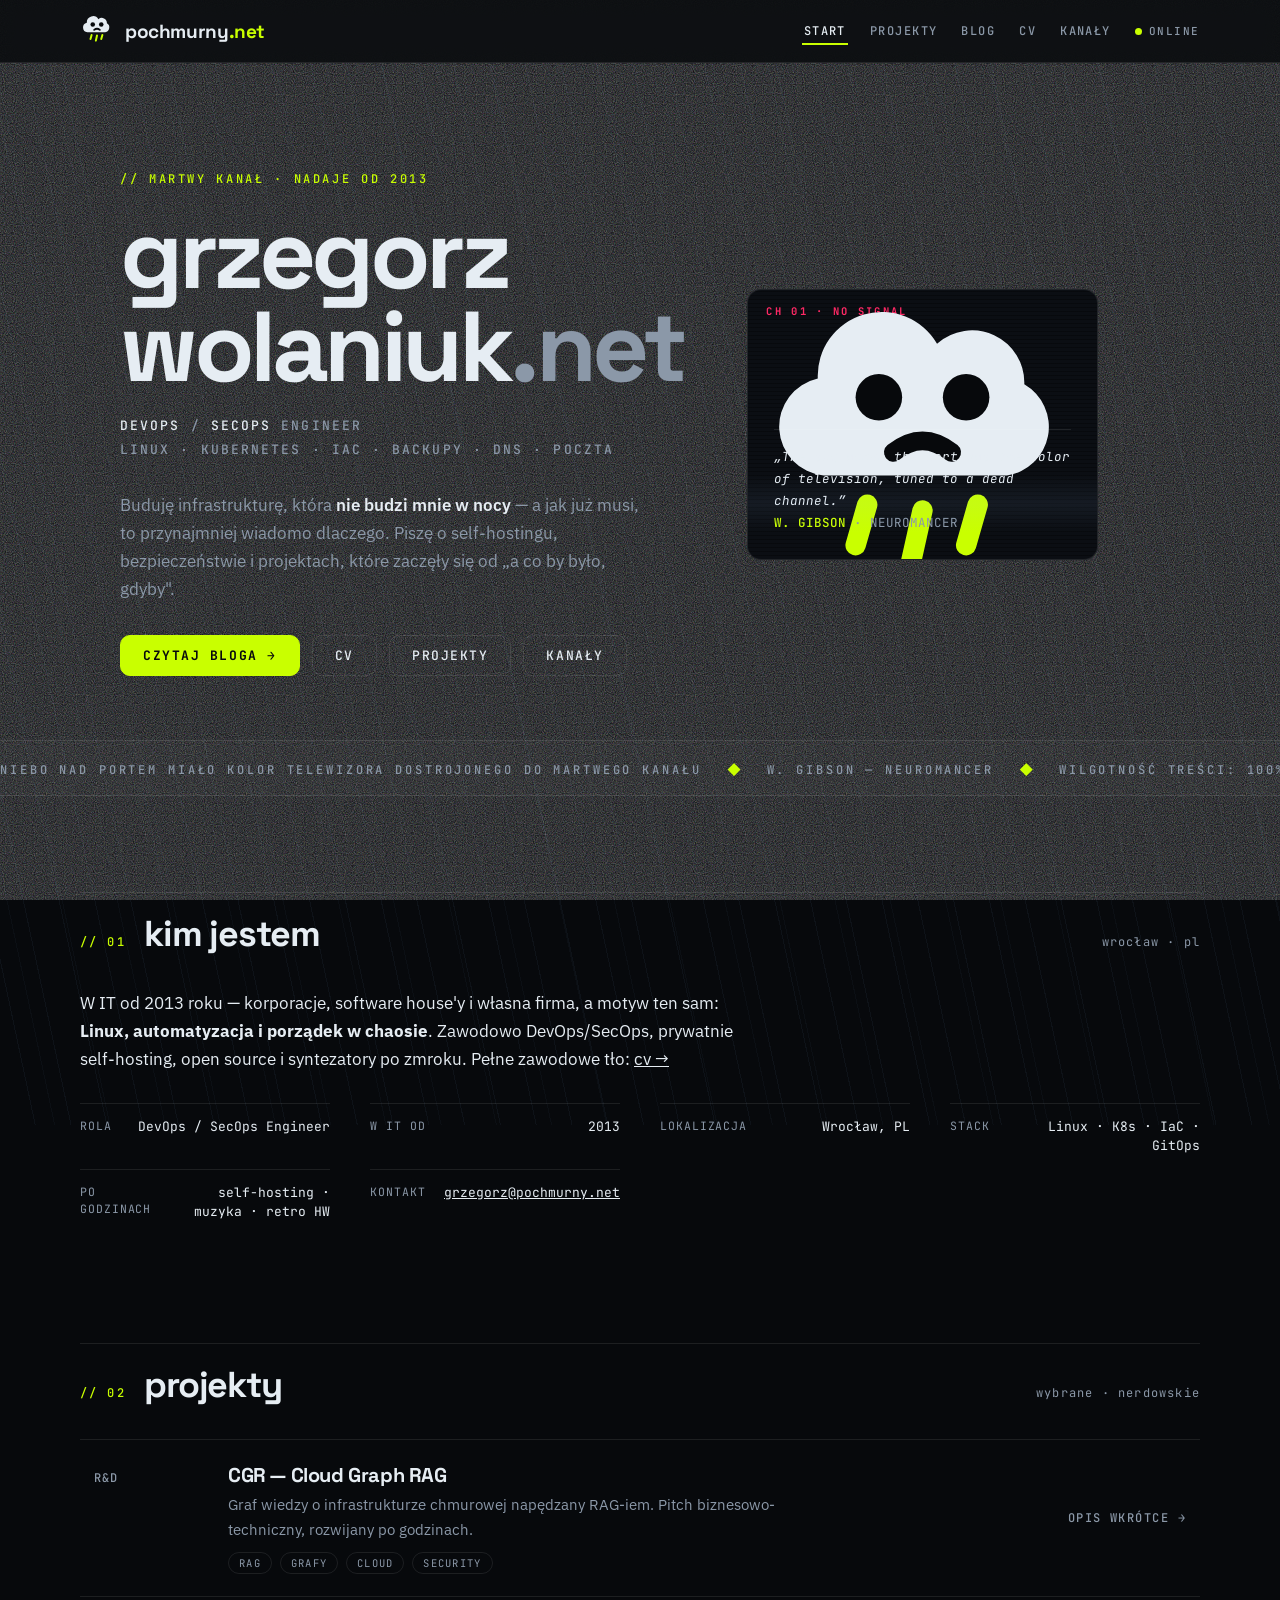
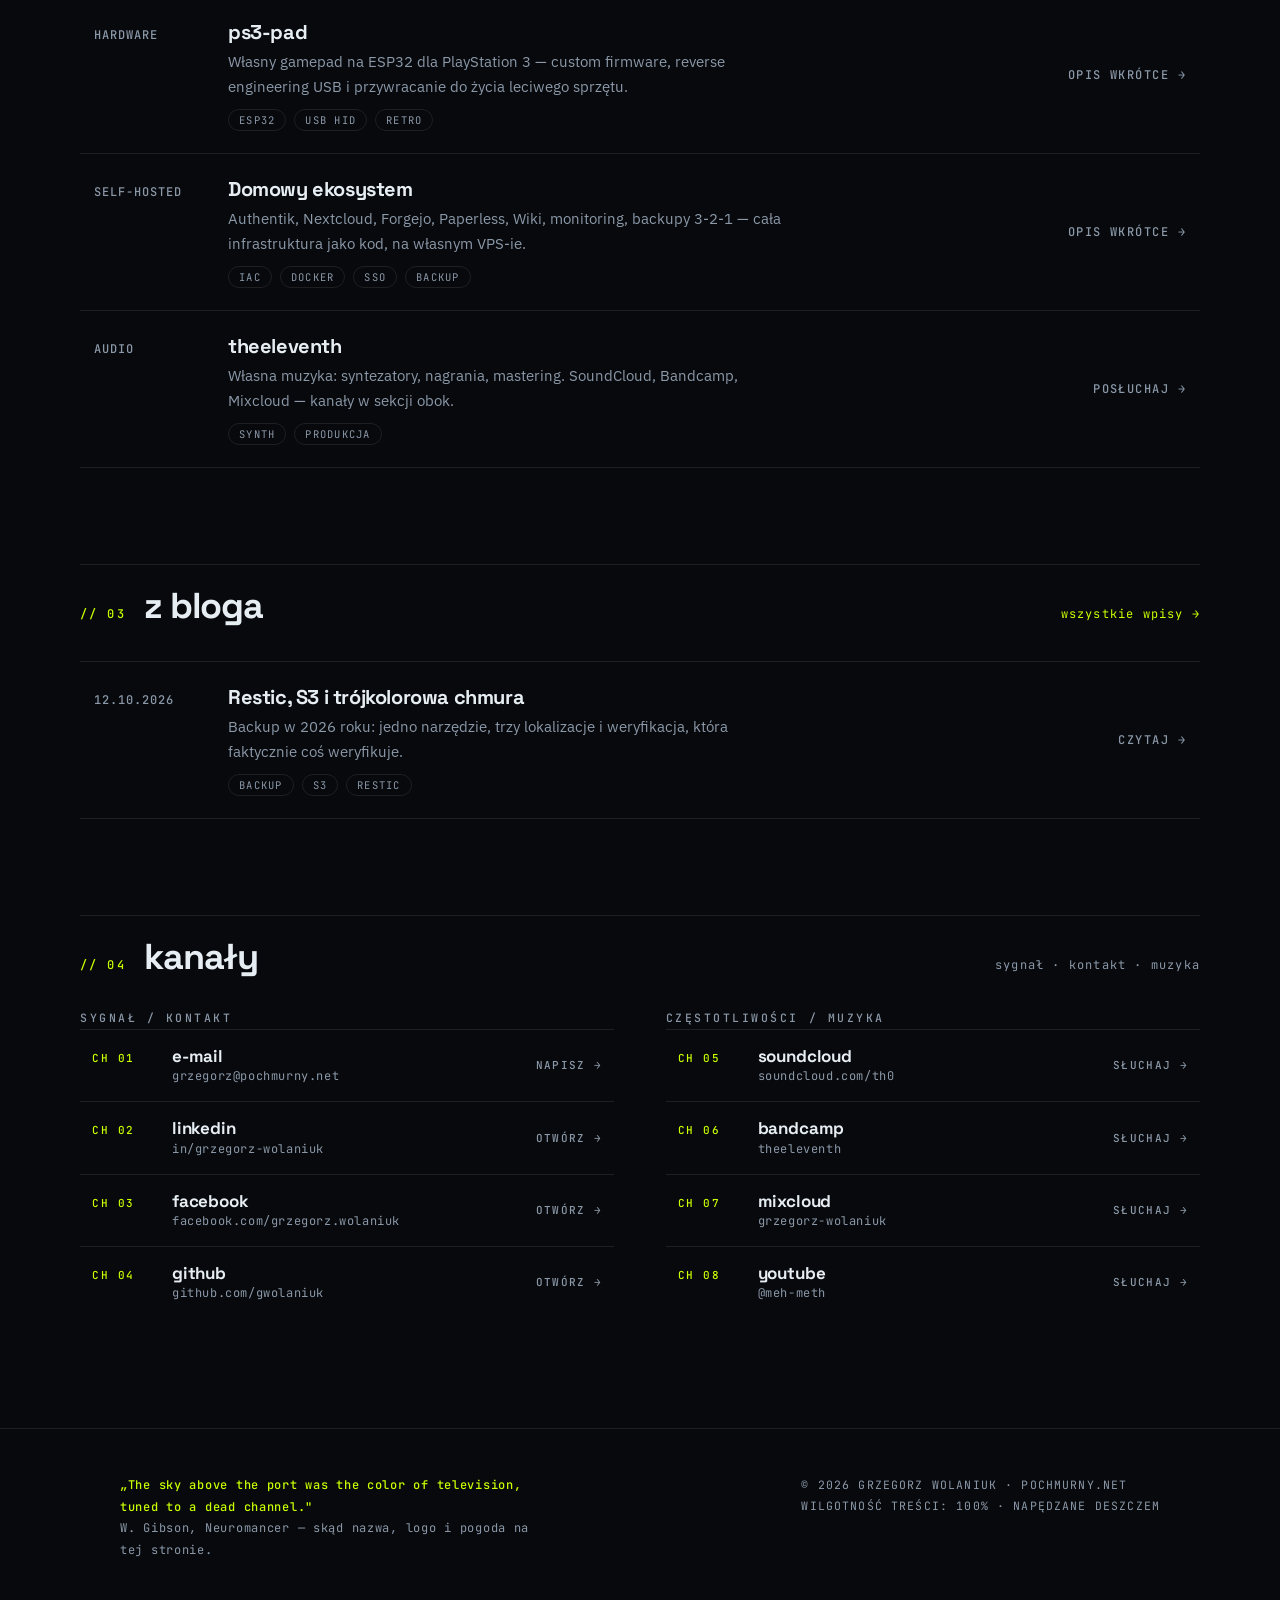
==== index.html @ 5c7ec69e "pochmurny.net v3.1: editorial x dead channel (index, blog, wpis, cv, logo A/B/C)" ====
<!doctype html>
<html lang="pl">
<head>
<meta charset="utf-8">
<meta name="viewport" content="width=device-width, initial-scale=1">
<title>pochmurny.net — Grzegorz Wolaniuk · DevOps / SecOps</title>
<meta name="description" content="Grzegorz Wolaniuk — DevOps / SecOps engineer z Wrocławia. Blog o nerdowskich projektach, CV, muzyka i kanały kontaktu.">
<link rel="icon" type="image/svg+xml" href="logo.svg">
<link rel="stylesheet" href="styles.css">
</head>
<body>
<div class="rain" aria-hidden="true"></div>

<header class="topbar">
  <div class="wrap bar">
    <a class="brand" href="index.html">
      <img src="logo.svg" alt="logo pochmurny.net — smutna chmurka">
      <b>pochmurny<span>.net</span></b>
    </a>
    <nav>
      <a class="cur" href="index.html">start</a>
      <a href="#projekty">projekty</a>
      <a href="blog.html">blog</a>
      <a href="cv.html">cv</a>
      <a href="#kanaly">kanały</a>
    </nav>
    <div class="status"><span class="dot"></span>ONLINE</div>
  </div>
</header>

<main>

  <!-- ─── hero: pozycjonowanie ─────────────────────────────── -->
  <section class="hero">
    <div class="wrap hero-grid">
      <div>
        <p class="kicker">// martwy kanał · nadaje od 2013</p>
        <h1>grzegorz<br>wolaniuk<span class="dimmed">.net</span></h1>
        <p class="roles">
          <b>DEVOPS</b> / <b>SECOPS</b> ENGINEER<br>
          LINUX · KUBERNETES · IAC · BACKUPY · DNS · POCZTA
        </p>
        <p class="hero-lead">
          Buduję infrastrukturę, która <b>nie budzi mnie w nocy</b> — a jak już musi,
          to przynajmniej wiadomo dlaczego. Piszę o self-hostingu, bezpieczeństwie
          i projektach, które zaczęły się od „a co by było, gdyby".
        </p>
        <div class="cta">
          <a class="btn primary" href="blog.html">czytaj bloga →</a>
          <a class="btn ghost" href="cv.html">cv</a>
          <a class="btn ghost" href="#projekty">projekty</a>
          <a class="btn ghost" href="#kanaly">kanały</a>
        </div>
      </div>

      <aside class="crt" aria-label="martwy kanał">
        <div class="tag">CH 01 · NO SIGNAL</div>
        <div class="logo-wrap"><img src="logo.svg" alt="smutna chmurka deszczowa"></div>
        <div class="caption">
          <q>The sky above the port was the color of television, tuned to a dead channel.</q><br>
          <b>W. GIBSON</b> · NEUROMANCER
        </div>
      </aside>
    </div>
  </section>

  <!-- ─── ticker ───────────────────────────────────────────── -->
  <div class="ticker" aria-hidden="true">
    <div class="track">
      <span>NIEBO NAD PORTEM MIAŁO KOLOR TELEWIZORA DOSTROJONEGO DO MARTWEGO KANAŁU</span><i>◆</i><span>W. GIBSON — NEUROMANCER</span><i>◆</i><span>WILGOTNOŚĆ TREŚCI: 100%</span><i>◆</i><span>PRECIP: 100%</span><i>◆</i>
      <span>NIEBO NAD PORTEM MIAŁO KOLOR TELEWIZORA DOSTROJONEGO DO MARTWEGO KANAŁU</span><i>◆</i><span>W. GIBSON — NEUROMANCER</span><i>◆</i><span>WILGOTNOŚĆ TREŚCI: 100%</span><i>◆</i><span>PRECIP: 100%</span><i>◆</i>
    </div>
  </div>

  <!-- ─── krótkie „kim jestem" ─────────────────────────────── -->
  <section class="block wrap" id="o-mnie">
    <div class="sec-head">
      <span class="no">// 01</span>
      <h2>kim jestem</h2>
      <span class="aside">wrocław · pl</span>
    </div>

    <p style="max-width:66ch;margin:0 0 30px">
      W IT od 2013 roku — korporacje, software house'y i własna firma, a motyw ten sam:
      <b>Linux, automatyzacja i porządek w chaosie</b>. Zawodowo DevOps/SecOps,
      prywatnie self-hosting, open source i syntezatory po zmroku.
      Pełne zawodowe tło: <a href="cv.html">cv →</a>
    </p>

    <div class="facts">
      <div><span class="k">rola</span><span class="v">DevOps / SecOps Engineer</span></div>
      <div><span class="k">w IT od</span><span class="v">2013</span></div>
      <div><span class="k">lokalizacja</span><span class="v">Wrocław, PL</span></div>
      <div><span class="k">stack</span><span class="v">Linux · K8s · IaC · GitOps</span></div>
      <div><span class="k">po godzinach</span><span class="v">self-hosting · muzyka · retro HW</span></div>
      <div><span class="k">kontakt</span><span class="v"><a href="mailto:grzegorz@pochmurny.net">grzegorz@pochmurny.net</a></span></div>
    </div>
  </section>

  <!-- ─── projekty ─────────────────────────────────────────── -->
  <section class="block wrap" id="projekty">
    <div class="sec-head">
      <span class="no">// 02</span>
      <h2>projekty</h2>
      <span class="aside">wybrane · nerdowskie</span>
    </div>

    <div class="rows">
      <a class="row" href="blog.html">
        <div class="when">R&amp;D</div>
        <div class="main">
          <h3>CGR — Cloud Graph RAG</h3>
          <p>Graf wiedzy o infrastrukturze chmurowej napędzany RAG-iem. Pitch biznesowo-techniczny, rozwijany po godzinach.</p>
          <div class="tags"><span class="tag-pill">rag</span><span class="tag-pill">grafy</span><span class="tag-pill">cloud</span><span class="tag-pill">security</span></div>
        </div>
        <div class="go">OPIS WKRÓTCE →</div>
      </a>

      <a class="row" href="blog.html">
        <div class="when">HARDWARE</div>
        <div class="main">
          <h3>ps3-pad</h3>
          <p>Własny gamepad na ESP32 dla PlayStation 3 — custom firmware, reverse engineering USB i przywracanie do życia leciwego sprzętu.</p>
          <div class="tags"><span class="tag-pill">esp32</span><span class="tag-pill">usb hid</span><span class="tag-pill">retro</span></div>
        </div>
        <div class="go">OPIS WKRÓTCE →</div>
      </a>

      <a class="row" href="blog.html">
        <div class="when">SELF-HOSTED</div>
        <div class="main">
          <h3>Domowy ekosystem</h3>
          <p>Authentik, Nextcloud, Forgejo, Paperless, Wiki, monitoring, backupy 3-2-1 — cała infrastruktura jako kod, na własnym VPS-ie.</p>
          <div class="tags"><span class="tag-pill">iac</span><span class="tag-pill">docker</span><span class="tag-pill">sso</span><span class="tag-pill">backup</span></div>
        </div>
        <div class="go">OPIS WKRÓTCE →</div>
      </a>

      <a class="row" href="#kanaly">
        <div class="when">AUDIO</div>
        <div class="main">
          <h3>theeleventh</h3>
          <p>Własna muzyka: syntezatory, nagrania, mastering. SoundCloud, Bandcamp, Mixcloud — kanały w sekcji obok.</p>
          <div class="tags"><span class="tag-pill">synth</span><span class="tag-pill">produkcja</span></div>
        </div>
        <div class="go">POSŁUCHAJ →</div>
      </a>
    </div>
  </section>

  <!-- ─── ostatni wpis (jeden wiersz, bez dublowania bloga) ── -->
  <section class="block wrap" id="blog">
    <div class="sec-head">
      <span class="no">// 03</span>
      <h2>z bloga</h2>
      <span class="aside"><a href="blog.html" style="color:var(--lime);text-decoration:none">wszystkie wpisy →</a></span>
    </div>

    <div class="rows">
      <a class="row" href="wpis.html">
        <div class="when">12.10.2026</div>
        <div class="main">
          <h3>Restic, S3 i trójkolorowa chmura</h3>
          <p>Backup w 2026 roku: jedno narzędzie, trzy lokalizacje i weryfikacja, która faktycznie coś weryfikuje.</p>
          <div class="tags"><span class="tag-pill">backup</span><span class="tag-pill">s3</span><span class="tag-pill">restic</span></div>
        </div>
        <div class="go">CZYTAJ →</div>
      </a>
    </div>
  </section>

  <!-- ─── kanały ───────────────────────────────────────────── -->
  <section class="block wrap" id="kanaly">
    <div class="sec-head">
      <span class="no">// 04</span>
      <h2>kanały</h2>
      <span class="aside">sygnał · kontakt · muzyka</span>
    </div>

    <div class="channels">
      <div class="ch-group">
        <h3>sygnał / kontakt</h3>

        <a class="ch" href="mailto:grzegorz@pochmurny.net">
          <span class="no">CH 01</span>
          <span class="name">e-mail<small>grzegorz@pochmurny.net</small></span>
          <span class="go">NAPISZ →</span>
        </a>

        <a class="ch" href="https://www.linkedin.com/in/grzegorz-wolaniuk" rel="me">
          <span class="no">CH 02</span>
          <span class="name">linkedin<small>in/grzegorz-wolaniuk</small></span>
          <span class="go">OTWÓRZ →</span>
        </a>

        <a class="ch" href="https://www.facebook.com/grzegorz.wolaniuk" rel="me">
          <span class="no">CH 03</span>
          <span class="name">facebook<small>facebook.com/grzegorz.wolaniuk</small></span>
          <span class="go">OTWÓRZ →</span>
        </a>

        <a class="ch" href="https://github.com/gwolaniuk" rel="me">
          <span class="no">CH 04</span>
          <span class="name">github<small>github.com/gwolaniuk</small></span>
          <span class="go">OTWÓRZ →</span>
        </a>
      </div>

      <div class="ch-group">
        <h3>częstotliwości / muzyka</h3>

        <a class="ch" href="https://soundcloud.com/th0" rel="me">
          <span class="no">CH 05</span>
          <span class="name">soundcloud<small>soundcloud.com/th0</small></span>
          <span class="go">SŁUCHAJ →</span>
        </a>

        <a class="ch" href="https://theeleventh.bandcamp.com" rel="me">
          <span class="no">CH 06</span>
          <span class="name">bandcamp<small>theeleventh</small></span>
          <span class="go">SŁUCHAJ →</span>
        </a>

        <a class="ch" href="https://mixcloud.com/grzegorz-wolaniuk" rel="me">
          <span class="no">CH 07</span>
          <span class="name">mixcloud<small>grzegorz-wolaniuk</small></span>
          <span class="go">SŁUCHAJ →</span>
        </a>

        <a class="ch" href="https://youtube.com/@meh-meth" rel="me">
          <span class="no">CH 08</span>
          <span class="name">youtube<small>@meh-meth</small></span>
          <span class="go">SŁUCHAJ →</span>
        </a>
      </div>
    </div>
  </section>

</main>

<footer>
  <div class="wrap foot">
    <p class="q">
      <b>„The sky above the port was the color of television, tuned to a dead channel."</b><br>
      W. Gibson, Neuromancer — skąd nazwa, logo i pogoda na tej stronie.
    </p>
    <p class="meta">© 2026 GRZEGORZ WOLANIUK · POCHMURNY.NET<br>WILGOTNOŚĆ TREŚCI: 100% · NAPĘDZANE DESZCZEM</p>
  </div>
</footer>

</body>
</html>
---- styles.css ----
/* ============================================================
   pochmurny.net — mockup v3 „dead channel"
   Editorial layout × cyberpunk CRT. Jeden akcent: lime #c9ff00
   (mruknięcie w stronę TechArmor). Neon (cyan/magenta) tylko
   w logotypie i poświatach — nie w elementach UI.
   ============================================================ */

@import url('https://fonts.googleapis.com/css2?family=Space+Grotesk:wght@500;700&family=IBM+Plex+Sans:ital,wght@0,400;0,500;0,600;1,400&family=JetBrains+Mono:wght@400;500;700&display=swap');

:root{
  --bg:#07090c;
  --bg-2:#0b0e13;
  --panel:rgba(255,255,255,.03);
  --line:rgba(255,255,255,.09);
  --ink:#e6edf3;
  --dim:#8b98a8;
  --lime:#c9ff00;
  --cyan:#3ee8ff;
  --magenta:#ff2965;
  --display:"Space Grotesk",system-ui,sans-serif;
  --body:"IBM Plex Sans",system-ui,sans-serif;
  --mono:"JetBrains Mono",ui-monospace,monospace;
  --wrap:1120px;
  --r:14px;
}

*{box-sizing:border-box}
html{scroll-behavior:smooth}
body{
  margin:0;background:var(--bg);color:var(--ink);
  font:17px/1.65 var(--body);
  overflow-x:hidden;
}
::selection{background:var(--lime);color:#07090c}
img{max-width:100%;display:block}
a{color:inherit}

/* szum martwego kanału — subtelny, na całym tle */
body::before{
  content:"";position:fixed;inset:0;z-index:-3;opacity:.5;pointer-events:none;
  background-image:url("data:image/svg+xml,%3Csvg%20xmlns='http://www.w3.org/2000/svg'%20width='200'%20height='200'%3E%3Cfilter%20id='n'%3E%3CfeTurbulence%20type='fractalNoise'%20baseFrequency='.9'%20numOctaves='2'/%3E%3CfeColorMatrix%20values='0%200%200%200%200.32%200%200%200%200%200%200%200%200%200.38%200%200%200%200%200.28'/%3E%3C/filter%3E%3Crect%20width='200'%20height='200'%20filter='url(%23n)'/%3E%3C/svg%3E");
}
/* deszcz — dwie warstwy, CSS-only */
.rain{position:fixed;inset:-25% 0;z-index:-2;pointer-events:none}
.rain::before,.rain::after{
  content:"";position:absolute;inset:0;
  background:repeating-linear-gradient(78deg,transparent 0 34px,rgba(150,200,255,.05) 34px 35px);
}
.rain::before{animation:fall 1.1s linear infinite}
.rain::after{
  background:repeating-linear-gradient(78deg,transparent 0 53px,rgba(150,200,255,.035) 53px 54px);
  animation:fall 1.7s linear infinite;
}
@keyframes fall{to{transform:translateY(35px)}}

.wrap{max-width:var(--wrap);margin-inline:auto;padding-inline:clamp(18px,4vw,40px)}

/* ─── pasek górny ─────────────────────────────────────────── */
.topbar{
  position:sticky;top:0;z-index:20;
  background:rgba(7,9,12,.82);backdrop-filter:blur(10px);
  border-bottom:1px solid var(--line);
}
.topbar .bar{display:flex;align-items:center;gap:22px;padding:14px 0}
.brand{display:flex;align-items:center;gap:11px;text-decoration:none}
.brand img{width:34px;height:34px}
.brand b{font:700 19px/1 var(--display);letter-spacing:-.02em}
.brand b span{color:var(--lime)}
.topbar nav{display:flex;gap:20px;margin-left:auto}
.topbar nav a{
  font:500 12px/1 var(--mono);text-transform:uppercase;letter-spacing:.12em;
  color:var(--dim);text-decoration:none;padding:6px 2px;position:relative;
}
.topbar nav a:hover,.topbar nav a.cur{color:var(--ink)}
.topbar nav a.cur::after{
  content:"";position:absolute;left:0;right:0;bottom:-2px;height:2px;background:var(--lime);
}
.status{
  font:500 11px/1 var(--mono);letter-spacing:.14em;color:var(--dim);
  display:flex;align-items:center;gap:7px;
}
.dot{width:7px;height:7px;border-radius:50%;background:var(--lime);animation:blink 2.4s steps(2) infinite}
@keyframes blink{50%{opacity:.25}}

/* ─── hero ────────────────────────────────────────────────── */
.hero{position:relative;padding:clamp(48px,9vw,110px) 0 clamp(36px,6vw,64px)}
.hero-grid{display:grid;grid-template-columns:1.15fr .85fr;gap:clamp(28px,5vw,64px);align-items:center}
.kicker{
  font:500 12px/1 var(--mono);letter-spacing:.22em;text-transform:uppercase;color:var(--lime);
  margin:0 0 22px;
}
h1{
  font:700 clamp(2.9rem,8.5vw,6.2rem)/0.94 var(--display);
  letter-spacing:-.045em;margin:0 0 20px;text-wrap:balance;
}
h1 .dimmed{color:var(--dim)}
.roles{
  font:500 13px/1.9 var(--mono);letter-spacing:.16em;text-transform:uppercase;color:var(--dim);
  margin:0 0 28px;
}
.roles b{color:var(--ink);font-weight:500}
.hero-lead{max-width:52ch;color:var(--dim);margin:0 0 32px}
.hero-lead b{color:var(--ink);font-weight:600}
.cta{display:flex;flex-wrap:wrap;gap:12px}
.btn{
  display:inline-flex;align-items:center;gap:9px;
  padding:13px 22px;border-radius:10px;text-decoration:none;
  font:500 13px/1 var(--mono);letter-spacing:.12em;text-transform:uppercase;
  border:1px solid var(--line);color:var(--ink);transition:.18s;
}
.btn.primary{background:var(--lime);border-color:var(--lime);color:#07090c;font-weight:700}
.btn.primary:hover{box-shadow:0 0 34px rgba(201,255,0,.35);transform:translateY(-1px)}
.btn.ghost:hover{border-color:var(--lime);color:var(--lime)}

/* karta CRT z cytatem */
.crt{
  position:relative;border:1px solid var(--line);border-radius:var(--r);
  background:var(--bg-2);overflow:hidden;aspect-ratio:4/3.1;
  display:flex;flex-direction:column;justify-content:flex-end;padding:26px;
}
.crt::before{ /* scanliny */
  content:"";position:absolute;inset:0;pointer-events:none;
  background:repeating-linear-gradient(0deg,transparent 0 3px,rgba(0,0,0,.32) 3px 4px);
}
.crt::after{ /* płynący pasek */
  content:"";position:absolute;left:0;right:0;height:22%;pointer-events:none;
  background:linear-gradient(rgba(255,255,255,0),rgba(160,200,255,.07),rgba(255,255,255,0));
  animation:roll 7s linear infinite;
}
@keyframes roll{from{top:-25%}to{top:105%}}
.crt .logo-wrap{position:absolute;inset:0;display:grid;place-items:center;padding-bottom:22%}
.crt .logo-wrap img{width:min(46%,190px));height:auto}
.crt .caption{
  position:relative;font:400 12.5px/1.75 var(--mono);color:var(--dim);
  border-top:1px solid var(--line);padding-top:16px;
}
.crt .caption q{color:var(--ink);font-style:italic;quotes:"„" "”"}
.crt .caption b{color:var(--lime);font-weight:500}
.crt .tag{
  position:absolute;top:16px;left:18px;
  font:700 10.5px/1 var(--mono);letter-spacing:.22em;color:var(--magenta);
}

/* ─── pasek biegnący (ticker) ─────────────────────────────── */
.ticker{
  border-block:1px solid var(--line);background:rgba(255,255,255,.02);
  overflow:hidden;white-space:nowrap;padding:13px 0;
}
.ticker .track{display:inline-block;animation:slide 38s linear infinite}
.ticker span{
  font:500 12px/1 var(--mono);letter-spacing:.24em;text-transform:uppercase;color:var(--dim);
}
.ticker i{color:var(--lime);font-style:normal;margin:0 26px}
@keyframes slide{from{transform:translateX(0)}to{transform:translateX(-50%)}}

/* ─── sekcje ──────────────────────────────────────────────── */
section.block{padding:clamp(52px,8vw,96px) 0 0}
.sec-head{
  display:flex;align-items:baseline;gap:18px;
  border-top:1px solid var(--line);padding-top:22px;margin-bottom:34px;
}
.sec-head .no{font:500 12px/1 var(--mono);letter-spacing:.18em;color:var(--lime)}
.sec-head h2{
  font:700 clamp(1.55rem,3.2vw,2.25rem)/1.1 var(--display);letter-spacing:-.03em;margin:0;
}
.sec-head .aside{margin-left:auto;font:400 12px/1 var(--mono);color:var(--dim);letter-spacing:.1em}

/* metryczka */
.facts{display:grid;grid-template-columns:repeat(auto-fit,minmax(230px,1fr));gap:0 40px;margin:0 0 12px}
.facts div{
  display:flex;justify-content:space-between;gap:16px;
  padding:13px 0;border-top:1px solid var(--line);
  font:400 13px/1.5 var(--mono);
}
.facts dt,.facts .k{color:var(--dim);letter-spacing:.08em;text-transform:uppercase;font-size:11.5px}
.facts .v{color:var(--ink);text-align:right}

/* wiersze editorial (cv / projekty / wpisy) */
.rows{border-bottom:1px solid var(--line)}
.row{
  display:grid;grid-template-columns:110px 1fr auto;gap:24px;align-items:baseline;
  padding:22px 14px;border-top:1px solid var(--line);
  text-decoration:none;color:inherit;position:relative;transition:.16s;
}
.row::before{
  content:"";position:absolute;left:0;top:-1px;bottom:0;width:2px;background:var(--lime);
  transform:scaleY(0);transform-origin:top;transition:transform .18s;
}
.row:hover{background:rgba(255,255,255,.025)}
.row:hover::before{transform:scaleY(1)}
.row .when{font:500 12px/1.6 var(--mono);color:var(--dim);letter-spacing:.08em}
.row .main h3{font:700 20px/1.3 var(--display);letter-spacing:-.02em;margin:0 0 5px}
.row .main p{margin:0;color:var(--dim);font-size:15px;max-width:62ch}
.row .main .tags{margin-top:9px;display:flex;flex-wrap:wrap;gap:8px}
.tag-pill{
  font:400 10.5px/1 var(--mono);letter-spacing:.12em;text-transform:uppercase;
  color:var(--dim);border:1px solid var(--line);border-radius:99px;padding:5px 10px;
}
.row .go{
  font:500 12px/1 var(--mono);color:var(--dim);letter-spacing:.12em;white-space:nowrap;
  transition:.16s;align-self:center;
}
.row:hover .go{color:var(--lime);transform:translateX(3px)}
.row.static:hover .go{transform:none}

/* kanały (sociale + muzyka) */
.channels{display:grid;grid-template-columns:1fr 1fr;gap:clamp(24px,4vw,56px)}
.ch-group h3{
  font:500 11.5px/1 var(--mono);letter-spacing:.22em;text-transform:uppercase;
  color:var(--dim);margin:0 0 6px;
}
.ch{
  display:grid;grid-template-columns:64px 1fr auto;gap:16px;align-items:baseline;
  padding:15px 12px;border-top:1px solid var(--line);text-decoration:none;color:inherit;
  transition:.16s;
}
.ch:hover{background:rgba(255,255,255,.025)}
.ch .no{font:500 11px/1.6 var(--mono);letter-spacing:.14em;color:var(--lime)}
.ch .name{font:700 17px/1.3 var(--display);letter-spacing:-.01em}
.ch .name small{display:block;font:400 12px/1.6 var(--mono);color:var(--dim);letter-spacing:.05em}
.ch .go{font:500 11px/1 var(--mono);color:var(--dim);letter-spacing:.12em;align-self:center}
.ch:hover .go{color:var(--lime)}
.ch:hover .name{text-shadow:1.5px 0 var(--magenta),-1.5px 0 var(--cyan)}

/* ─── stopka ──────────────────────────────────────────────── */
footer{
  margin-top:clamp(60px,9vw,110px);border-top:1px solid var(--line);
  padding:34px 0 46px;
}
footer .foot{display:flex;flex-wrap:wrap;gap:18px;align-items:baseline}
footer .q{font:400 12px/1.8 var(--mono);color:var(--dim);letter-spacing:.06em;max-width:62ch}
footer .q b{color:var(--lime);font-weight:500}
footer .meta{margin-left:auto;font:400 11.5px/1.8 var(--mono);color:var(--dim);letter-spacing:.1em}

/* ─── wpis (artykuł) ──────────────────────────────────────── */
.post{max-width:760px;margin-inline:auto;padding-top:clamp(40px,7vw,80px)}
.post .back{
  font:500 12px/1 var(--mono);letter-spacing:.14em;text-transform:uppercase;
  color:var(--dim);text-decoration:none;
}
.post .back:hover{color:var(--lime)}
.post h1{
  font-size:clamp(2.1rem,5.4vw,3.4rem);line-height:1.02;margin:26px 0 18px;
}
.post .meta{
  display:flex;flex-wrap:wrap;gap:10px 22px;align-items:center;
  font:400 12px/1 var(--mono);letter-spacing:.12em;text-transform:uppercase;color:var(--dim);
  border-block:1px solid var(--line);padding:15px 0;margin-bottom:34px;
}
.post .meta b{color:var(--lime);font-weight:500}
.prose{font-size:17.5px}
.prose .lead{font-size:21px;line-height:1.55;color:var(--ink);margin:0 0 30px}
.prose p{margin:0 0 22px}
.prose h2{
  font:700 26px/1.2 var(--display);letter-spacing:-.025em;
  margin:46px 0 16px;padding-top:18px;border-top:1px solid var(--line);
}
.prose h3{font:700 19px/1.3 var(--display);margin:32px 0 12px}
.prose a{color:var(--lime);text-decoration:underline;text-decoration-thickness:1px;text-underline-offset:3px}
.prose code{
  font:400 .84em/1.5 var(--mono);background:rgba(255,255,255,.06);
  border:1px solid var(--line);border-radius:6px;padding:2px 6px;
}
.prose pre{
  background:var(--bg-2);border:1px solid var(--line);border-left:2px solid var(--lime);
  border-radius:10px;padding:20px 22px;overflow-x:auto;margin:0 0 26px;
}
.prose pre code{background:none;border:none;padding:0;font-size:13.5px;line-height:1.75}
.prose blockquote{
  margin:0 0 26px;padding:4px 0 4px 24px;border-left:2px solid var(--magenta);
  font-style:italic;color:var(--dim);
}
.prose blockquote p:last-child{margin-bottom:0}
.prose ul,.prose ol{margin:0 0 22px;padding-left:22px}
.prose li{margin-bottom:9px}
.prose li::marker{color:var(--lime)}
.prose figure{margin:0 0 28px}
.prose figcaption{font:400 12px/1.6 var(--mono);color:var(--dim);margin-top:10px;letter-spacing:.05em}

.post-nav{display:flex;gap:16px;margin-top:52px;border-top:1px solid var(--line);padding-top:26px}
.post-nav a{
  flex:1;border:1px solid var(--line);border-radius:12px;padding:18px;text-decoration:none;
  transition:.16s;
}
.post-nav a:hover{border-color:var(--lime);transform:translateY(-2px)}
.post-nav .lbl{font:500 10.5px/1 var(--mono);letter-spacing:.16em;text-transform:uppercase;color:var(--dim)}
.post-nav .t{font:700 16px/1.35 var(--display);margin-top:8px;display:block}

/* miejsca do uzupełnienia */
.todo{
  color:var(--lime);border-bottom:1px dashed rgba(201,255,0,.6);
  font-style:italic;cursor:help;
}

/* ─── mobile ──────────────────────────────────────────────── */
@media(max-width:860px){
  .hero-grid{grid-template-columns:1fr}
  .crt{aspect-ratio:16/11;order:-1}
  .channels{grid-template-columns:1fr}
  .row{grid-template-columns:1fr;gap:8px}
  .row .go{justify-self:start}
  .topbar .bar{flex-wrap:wrap;gap:12px}
  .topbar nav{gap:14px;order:3;width:100%;margin-left:0}
  .status{margin-left:auto}
}

/* dostępność / ruch */
@media(prefers-reduced-motion:reduce){
  *,*::before,*::after{animation:none!important;transition:none!important}
  html{scroll-behavior:auto}
}
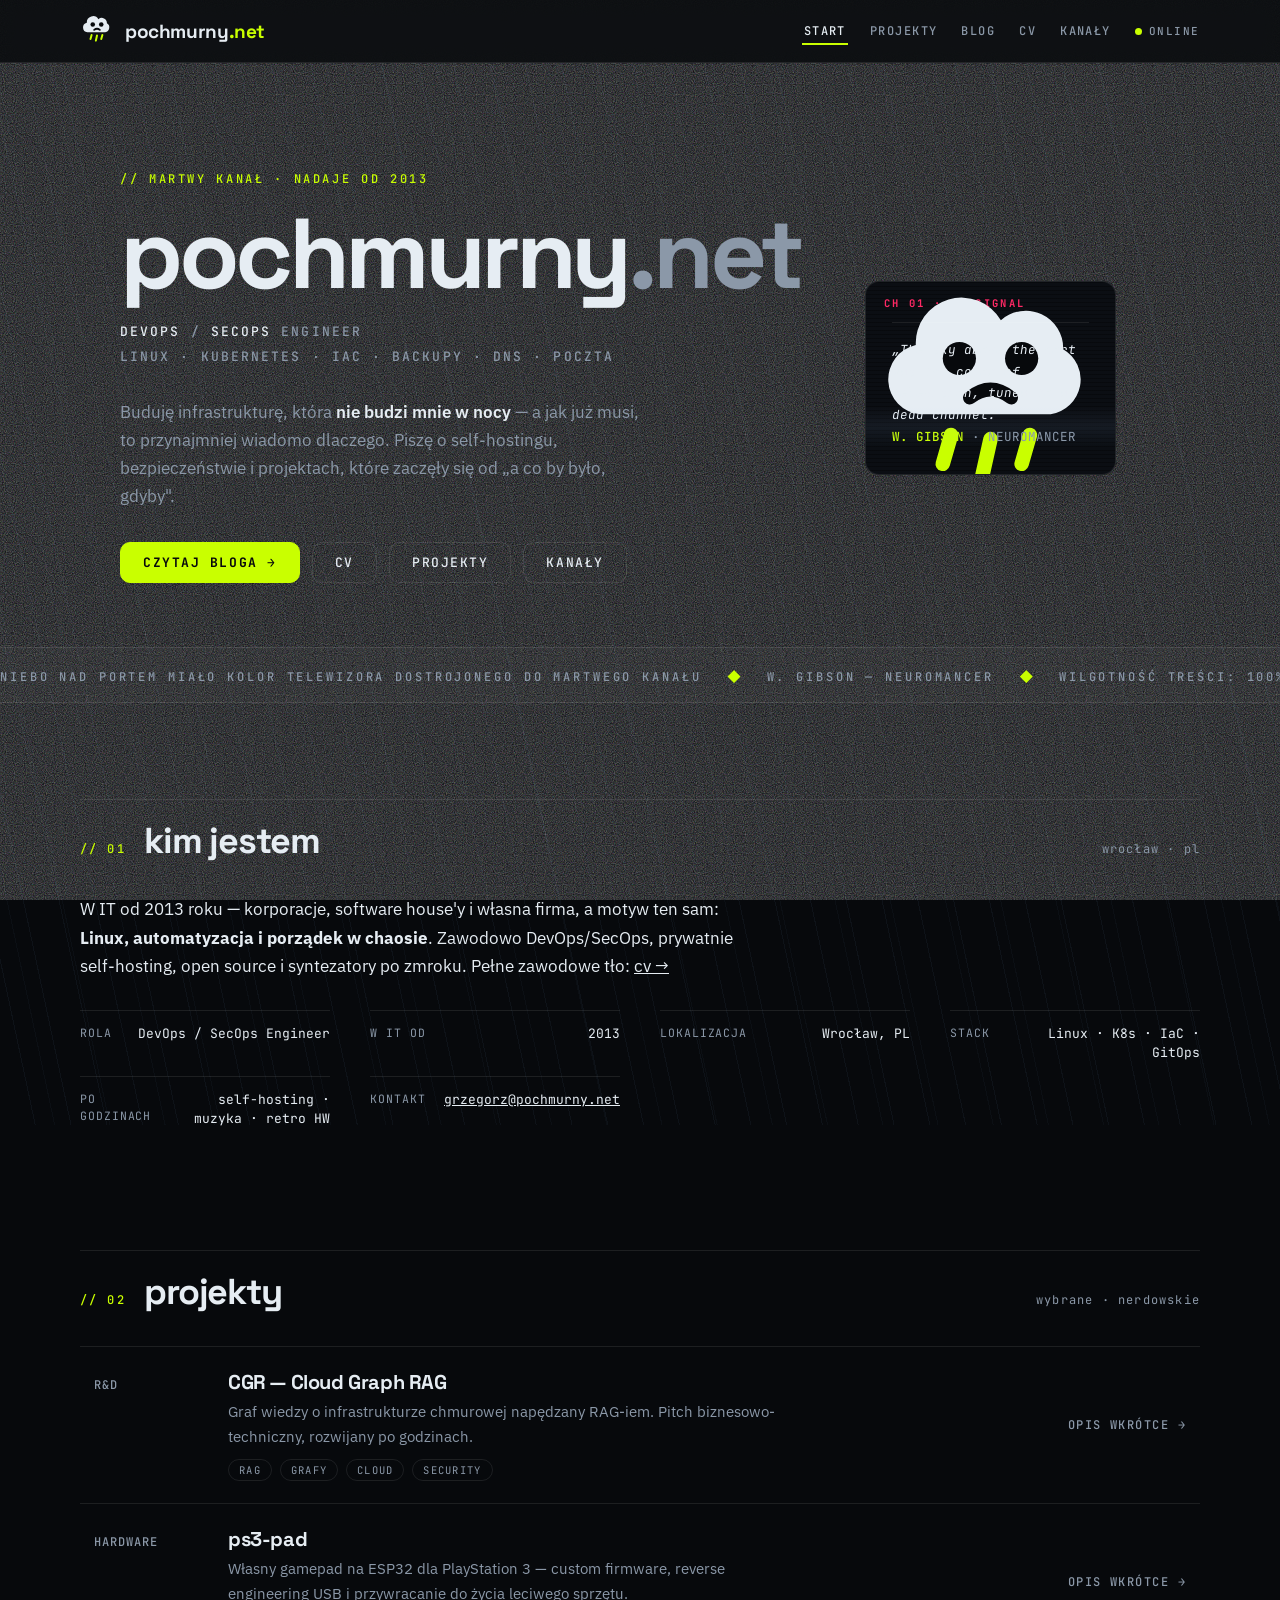
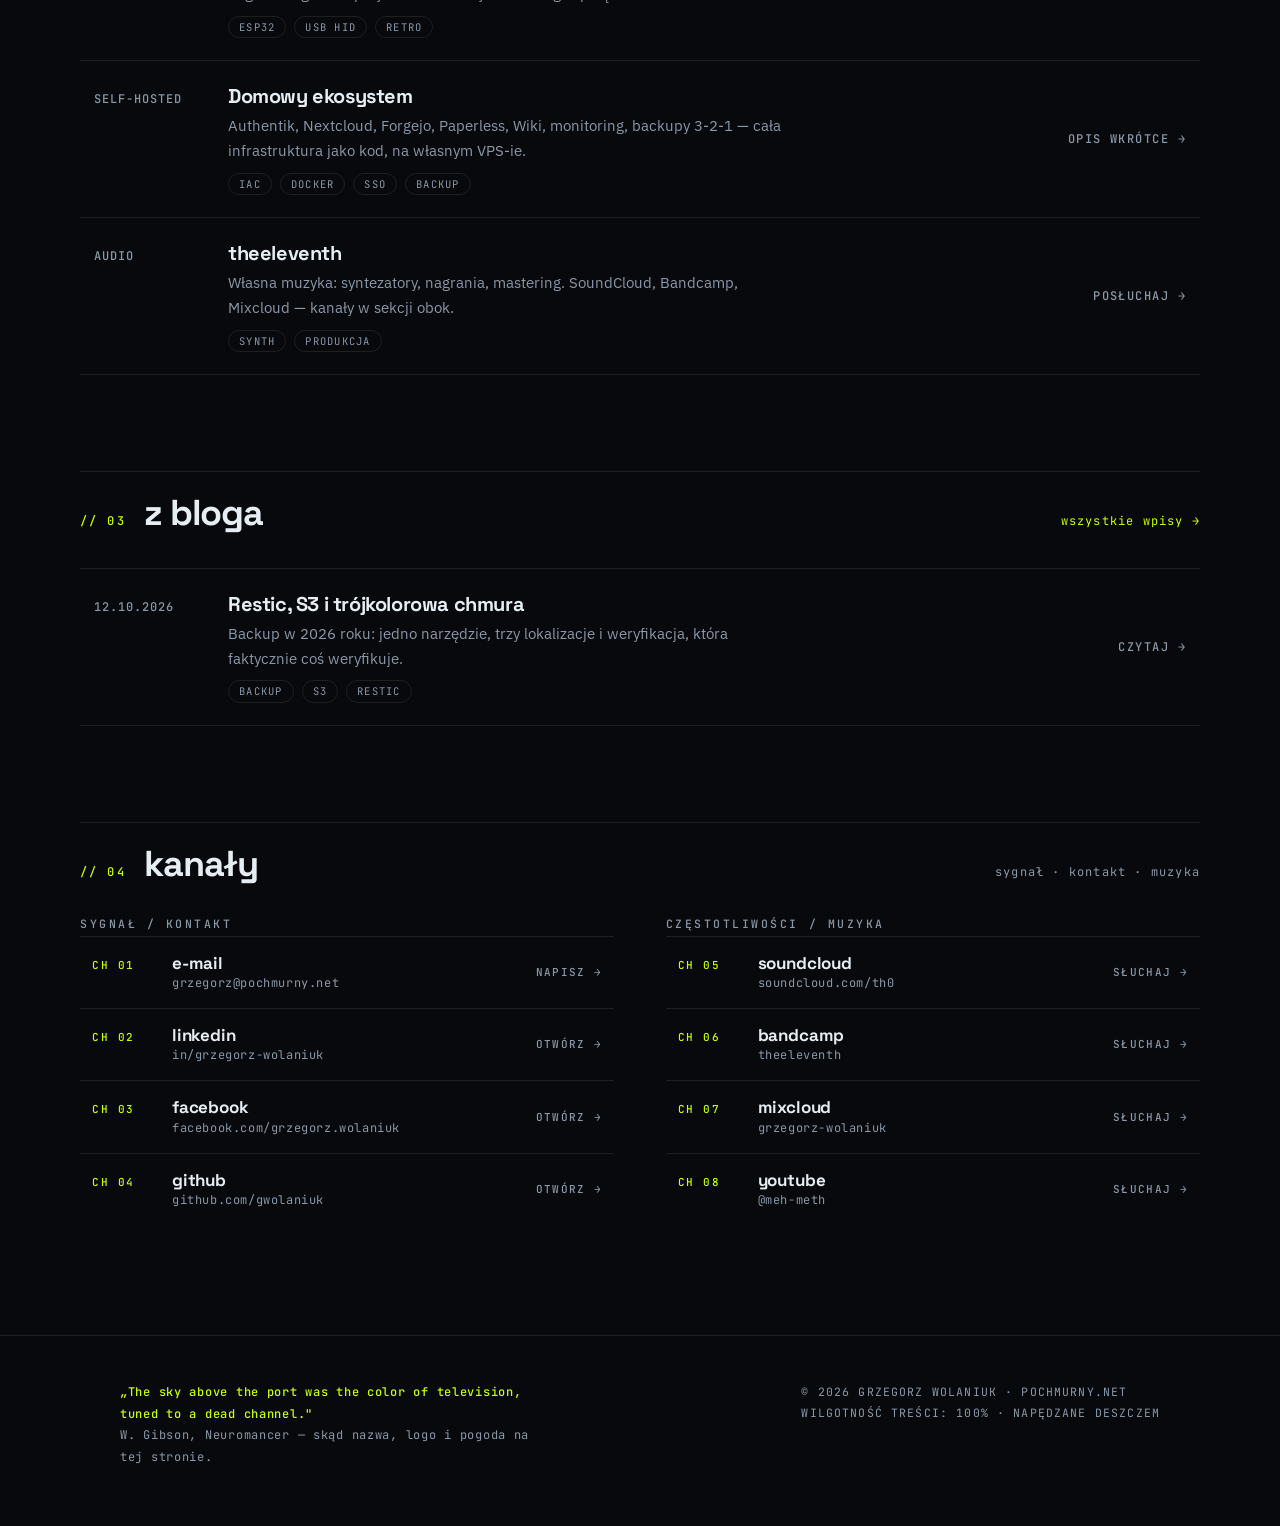
==== commit 4de09a09: "HeroChange" ====
--- a/index.html
+++ b/index.html
@@ -35,7 +35,7 @@
     <div class="wrap hero-grid">
       <div>
         <p class="kicker">// martwy kanał · nadaje od 2013</p>
-        <h1>grzegorz<br>wolaniuk<span class="dimmed">.net</span></h1>
+        <h1>pochmurny<span class="dimmed">.net</span></h1>
         <p class="roles">
           <b>DEVOPS</b> / <b>SECOPS</b> ENGINEER<br>
           LINUX · KUBERNETES · IAC · BACKUPY · DNS · POCZTA
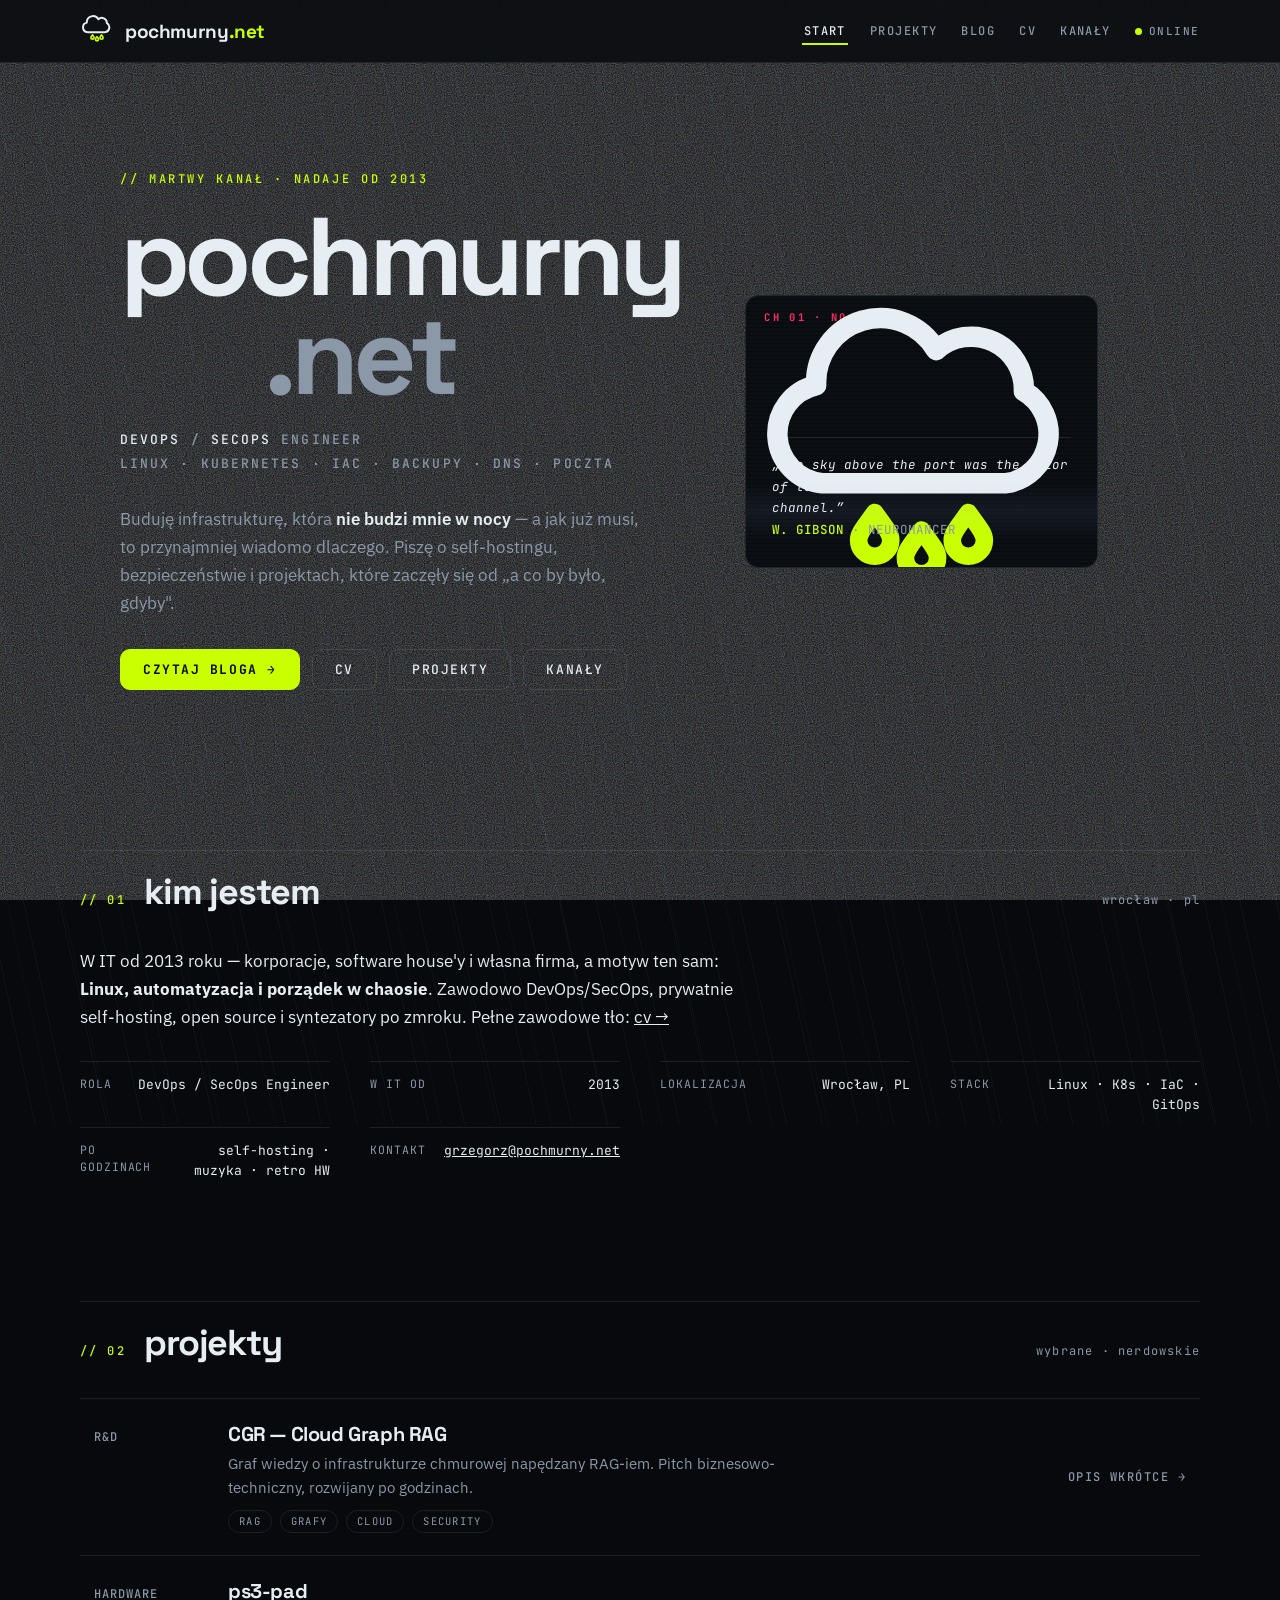
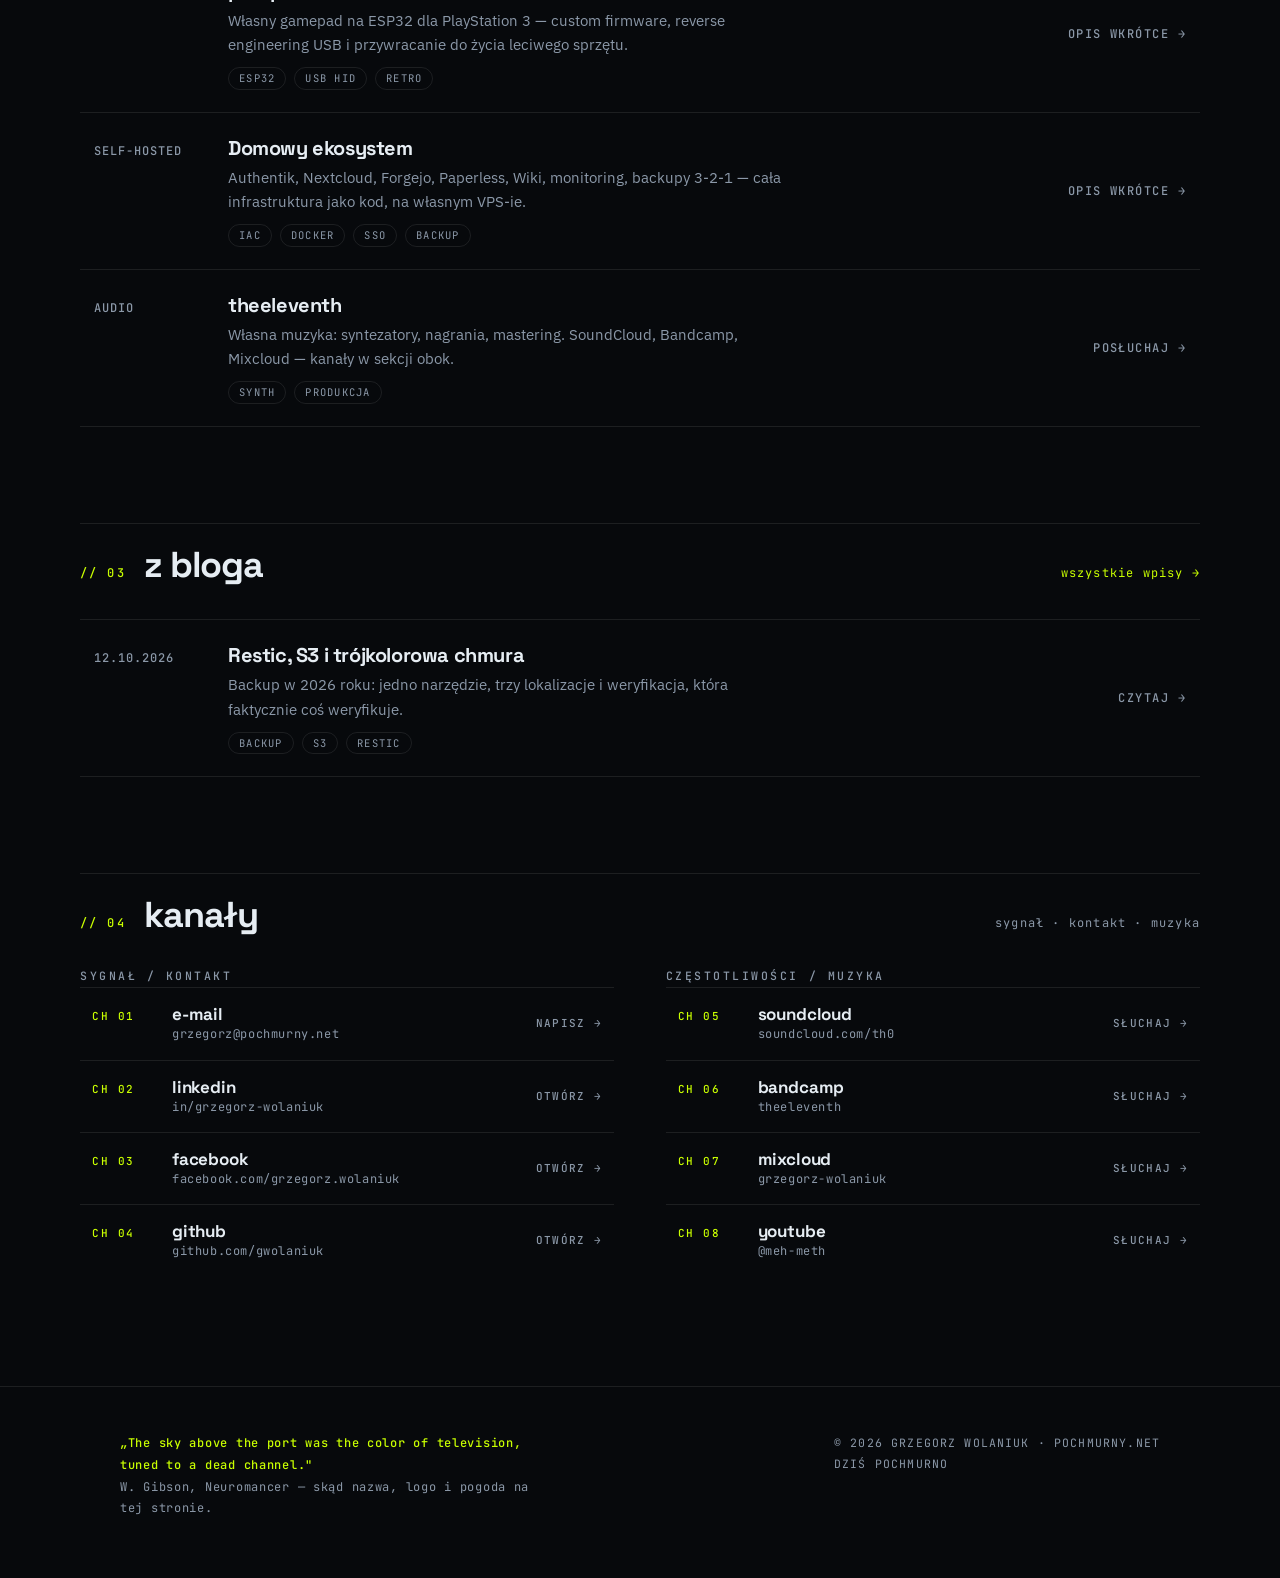
==== commit fddabc2c: "Blog: automatyzacja (dodaj-wpis.py) + 5 wpisów, logotyp line-art, czyszczenie copy" ====
--- a/index.html
+++ b/index.html
@@ -35,7 +35,7 @@
     <div class="wrap hero-grid">
       <div>
         <p class="kicker">// martwy kanał · nadaje od 2013</p>
-        <h1>pochmurny<span class="dimmed">.net</span></h1>
+        <h1><span>pochmurny</span><span class="net"><span class="dimmed">.net</span></span></h1>
         <p class="roles">
           <b>DEVOPS</b> / <b>SECOPS</b> ENGINEER<br>
           LINUX · KUBERNETES · IAC · BACKUPY · DNS · POCZTA
@@ -64,14 +64,6 @@
     </div>
   </section>
 
-  <!-- ─── ticker ───────────────────────────────────────────── -->
-  <div class="ticker" aria-hidden="true">
-    <div class="track">
-      <span>NIEBO NAD PORTEM MIAŁO KOLOR TELEWIZORA DOSTROJONEGO DO MARTWEGO KANAŁU</span><i>◆</i><span>W. GIBSON — NEUROMANCER</span><i>◆</i><span>WILGOTNOŚĆ TREŚCI: 100%</span><i>◆</i><span>PRECIP: 100%</span><i>◆</i>
-      <span>NIEBO NAD PORTEM MIAŁO KOLOR TELEWIZORA DOSTROJONEGO DO MARTWEGO KANAŁU</span><i>◆</i><span>W. GIBSON — NEUROMANCER</span><i>◆</i><span>WILGOTNOŚĆ TREŚCI: 100%</span><i>◆</i><span>PRECIP: 100%</span><i>◆</i>
-    </div>
-  </div>
-
   <!-- ─── krótkie „kim jestem" ─────────────────────────────── -->
   <section class="block wrap" id="o-mnie">
     <div class="sec-head">
@@ -244,7 +236,7 @@
       <b>„The sky above the port was the color of television, tuned to a dead channel."</b><br>
       W. Gibson, Neuromancer — skąd nazwa, logo i pogoda na tej stronie.
     </p>
-    <p class="meta">© 2026 GRZEGORZ WOLANIUK · POCHMURNY.NET<br>WILGOTNOŚĆ TREŚCI: 100% · NAPĘDZANE DESZCZEM</p>
+    <p class="meta">© 2026 GRZEGORZ WOLANIUK · POCHMURNY.NET<br>DZIŚ POCHMURNO</p>
   </div>
 </footer>
 
--- a/styles.css
+++ b/styles.css
@@ -90,9 +90,11 @@
   margin:0 0 22px;
 }
 h1{
-  font:700 clamp(2.9rem,8.5vw,6.2rem)/0.94 var(--display);
-  letter-spacing:-.045em;margin:0 0 20px;text-wrap:balance;
-}
+  font:700 clamp(3.1rem,9.5vw,6.9rem)/0.9 var(--display);
+  letter-spacing:-.05em;margin:0 0 22px;
+}
+h1 span{display:block}
+h1 .net{padding-left:1.3em}          /* stopniowane łamanie: .net schodzi niżej */
 h1 .dimmed{color:var(--dim)}
 .roles{
   font:500 13px/1.9 var(--mono);letter-spacing:.16em;text-transform:uppercase;color:var(--dim);
